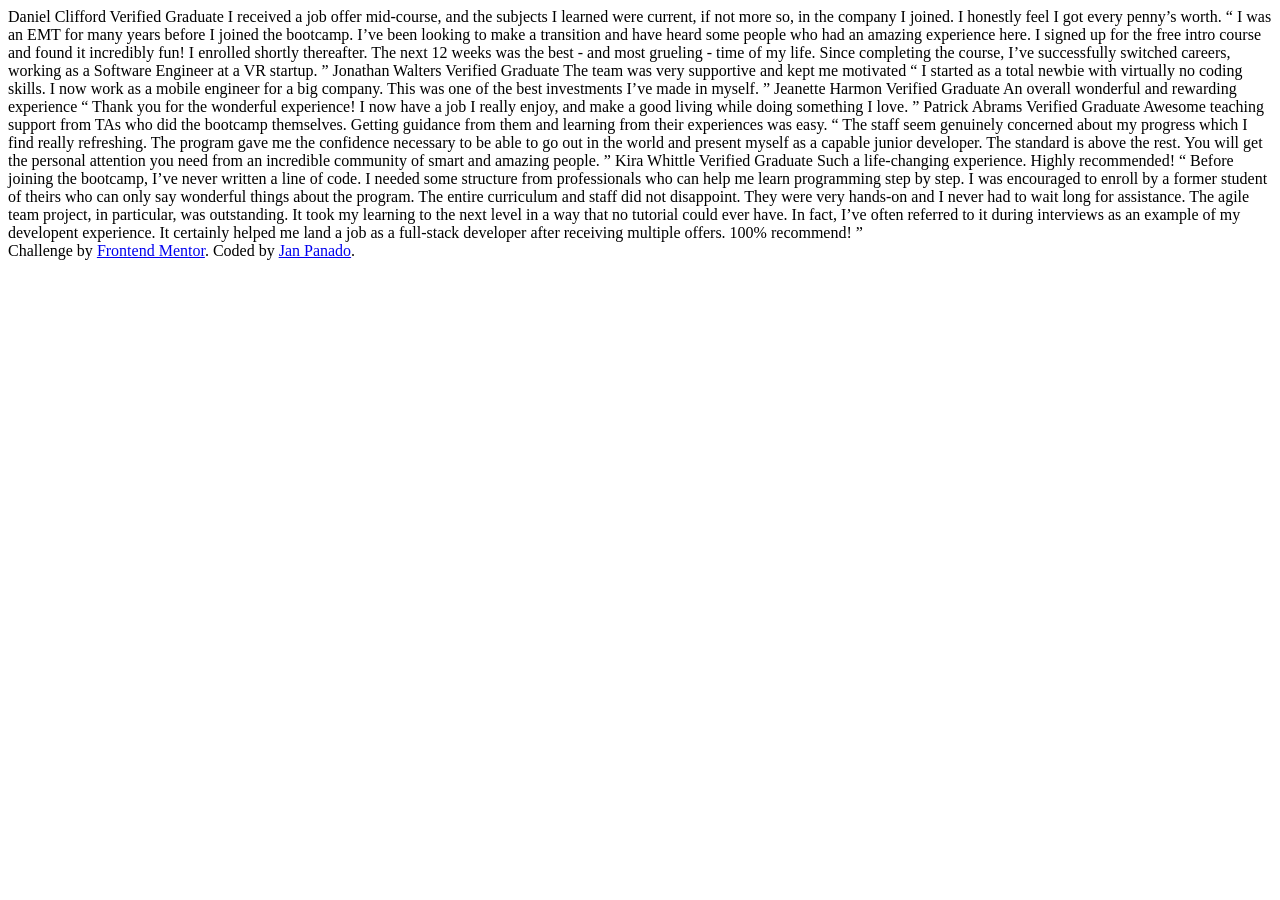
==== source/index.html @ 542ceae1 "initial commit" ====
<!DOCTYPE html>
<html lang="en">
<head>
  <meta charset="UTF-8">
  <meta name="viewport" content="width=device-width, initial-scale=1.0">

  <link rel="icon" type="image/png" sizes="32x32" href="./images/favicon-32x32.png">
  
  <title>Frontend Mentor | [Challenge Name Here]</title>


</head>
<body>
  Daniel Clifford
  Verified Graduate

  I received a job offer mid-course, and the subjects I learned were current, if not more so, 
  in the company I joined. I honestly feel I got every penny’s worth.

  “ I was an EMT for many years before I joined the bootcamp. I’ve been looking to make a 
  transition and have heard some people who had an amazing experience here. I signed up 
  for the free intro course and found it incredibly fun! I enrolled shortly thereafter. 
  The next 12 weeks was the best - and most grueling - time of my life. Since completing 
  the course, I’ve successfully switched careers, working as a Software Engineer at a VR startup. ”

  Jonathan Walters
  Verified Graduate

  The team was very supportive and kept me motivated

  “ I started as a total newbie with virtually no coding skills. I now work as a mobile engineer 
  for a big company. This was one of the best investments I’ve made in myself. ”

  Jeanette Harmon
  Verified Graduate

  An overall wonderful and rewarding experience

  “ Thank you for the wonderful experience! I now have a job I really enjoy, and make a good living 
  while doing something I love. ”

  Patrick Abrams
  Verified Graduate

  Awesome teaching support from TAs who did the bootcamp themselves. Getting guidance from them and 
  learning from their experiences was easy.

  “ The staff seem genuinely concerned about my progress which I find really refreshing. The program 
  gave me the confidence necessary to be able to go out in the world and present myself as a capable 
  junior developer. The standard is above the rest. You will get the personal attention you need from 
  an incredible community of smart and amazing people. ”

  Kira Whittle
  Verified Graduate

  Such a life-changing experience. Highly recommended!

  “ Before joining the bootcamp, I’ve never written a line of code. I needed some structure from 
  professionals who can help me learn programming step by step. I was encouraged to enroll by a former 
  student of theirs who can only say wonderful things about the program. The entire curriculum and staff 
  did not disappoint. They were very hands-on and I never had to wait long for assistance. The agile team 
  project, in particular, was outstanding. It took my learning to the next level in a way that no tutorial 
  could ever have. In fact, I’ve often referred to it during interviews as an example of my developent 
  experience. It certainly helped me land a job as a full-stack developer after receiving multiple offers. 
  100% recommend! ”
  
  <footer class="attribution">
    Challenge by <a href="https://www.frontendmentor.io/challenges/testimonials-grid-section-Nnw6J7Un7" target="_blank">Frontend Mentor</a>. 
    Coded by <a target="_blank" href="https://janpanado.com/">Jan Panado</a>.
  </footer>
</body>
</html>
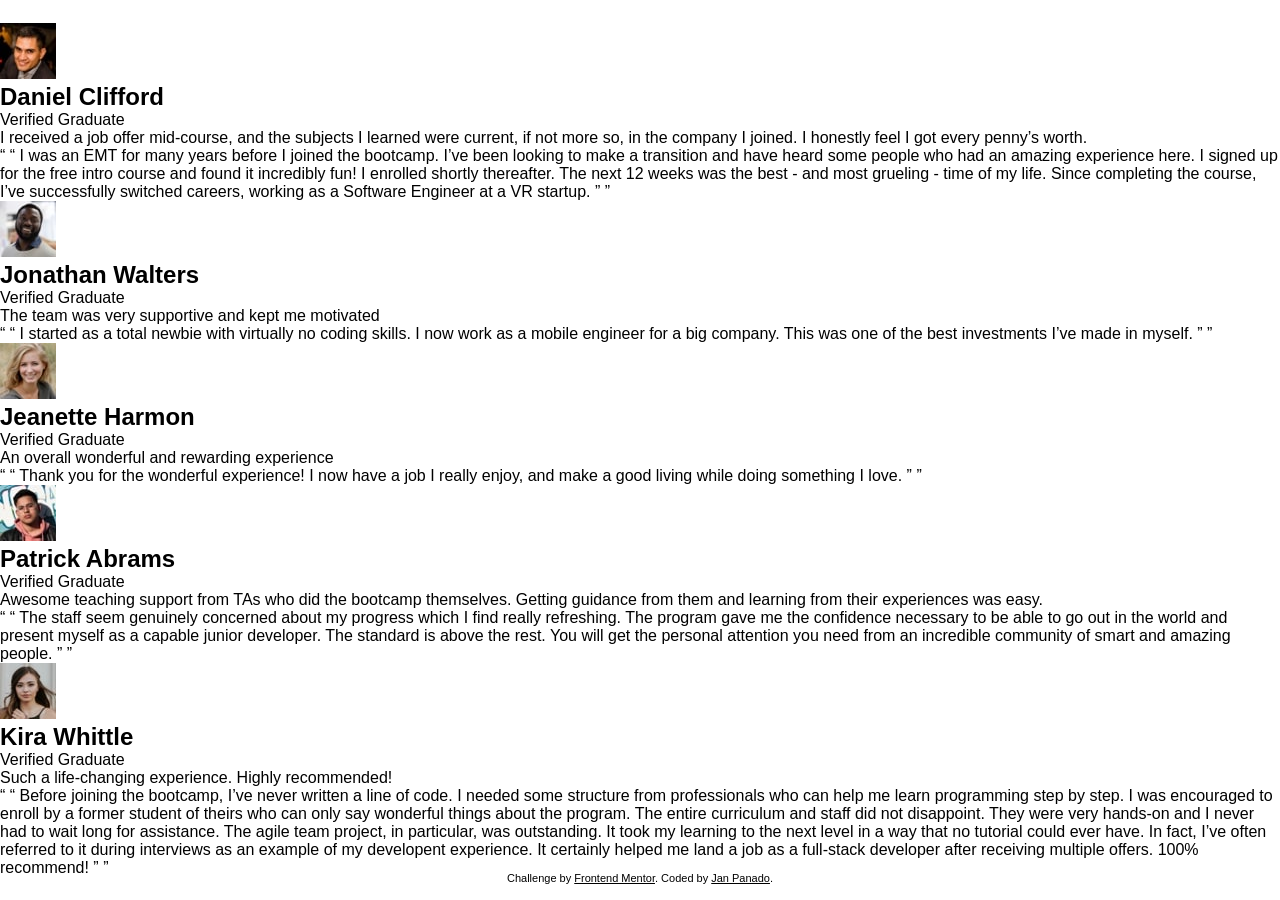
==== commit b8e28a04: "research blockquote and q tags rename figma groups finished html structure" ====
--- a/source/index.html
+++ b/source/index.html
@@ -3,66 +3,150 @@
 <head>
   <meta charset="UTF-8">
   <meta name="viewport" content="width=device-width, initial-scale=1.0">
-
+  
   <link rel="icon" type="image/png" sizes="32x32" href="./images/favicon-32x32.png">
   
-  <title>Frontend Mentor | [Challenge Name Here]</title>
-
-
+  <title>Frontend Mentor | Testimonials Grid Section</title>
+  
+  <link rel="stylesheet" href="./assets/css/styles.css">
+  
 </head>
 <body>
-  Daniel Clifford
-  Verified Graduate
+  
+  <main>
+    
+    <div class="container">
+      
+      <article class="card__1">
+        
+        <div class="card__profile">
 
-  I received a job offer mid-course, and the subjects I learned were current, if not more so, 
-  in the company I joined. I honestly feel I got every penny’s worth.
+          <img src="./assets/images/image-daniel.jpg" alt="Daniel Clifford Profile Picture" class="profile__img">
 
-  “ I was an EMT for many years before I joined the bootcamp. I’ve been looking to make a 
-  transition and have heard some people who had an amazing experience here. I signed up 
-  for the free intro course and found it incredibly fun! I enrolled shortly thereafter. 
-  The next 12 weeks was the best - and most grueling - time of my life. Since completing 
-  the course, I’ve successfully switched careers, working as a Software Engineer at a VR startup. ”
+          <div class="profile__text">
+            <h1 class="profile__title">Daniel Clifford</h1>
+            <p class="profile__description">Verified Graduate</p>
+          </div>
 
-  Jonathan Walters
-  Verified Graduate
+        </div>
+        
+        <blockquote class="card__blockquote">
+          I received a job offer mid-course, and the subjects I learned were current, if not more so,
+          in the company I joined. I honestly feel I got every penny’s worth.
+        </blockquote>
+        
+        <q class="card__quote">
+          “ I was an EMT for many years before I joined the bootcamp. I’ve been looking to make a
+          transition and have heard some people who had an amazing experience here. I signed up
+          for the free intro course and found it incredibly fun! I enrolled shortly thereafter.
+          The next 12 weeks was the best - and most grueling - time of my life. Since completing
+          the course, I’ve successfully switched careers, working as a Software Engineer at a VR startup. ”
+        </q>
+        
+      </article>
+      
+      <article class="card__2">
+        
+        <div class="card__profile">
 
-  The team was very supportive and kept me motivated
+          <img src="./assets/images/image-jonathan.jpg" alt="Jonathan Walters Profile Picture" class="profile__img">
 
-  “ I started as a total newbie with virtually no coding skills. I now work as a mobile engineer 
-  for a big company. This was one of the best investments I’ve made in myself. ”
+          <div class="profile__text">
+            <h1 class="profile__title">Jonathan Walters</h1>
+            <p class="profile__description">Verified Graduate</p>
+          </div>
 
-  Jeanette Harmon
-  Verified Graduate
+        </div>
+        
+        <blockquote class="card__blockquote">The team was very supportive and kept me motivated</blockquote>
+        
+        <q class="card__quote">
+          “ I started as a total newbie with virtually no coding skills. I now work as a mobile engineer
+          for a big company. This was one of the best investments I’ve made in myself. ”
+        </q>
+        
+      </article>
+      
+      <article class="card__3">
+        
+        <div class="card__profile">
 
-  An overall wonderful and rewarding experience
+          <img src="./assets/images/image-jeanette.jpg" alt="Jeanette Harmon Profile Picture" class="profile__img">
 
-  “ Thank you for the wonderful experience! I now have a job I really enjoy, and make a good living 
-  while doing something I love. ”
+          <div class="profile__text">
+            <h1 class="profile__title">Jeanette Harmon</h1>
+            <p class="profile__description">Verified Graduate</p>
+          </div>
 
-  Patrick Abrams
-  Verified Graduate
+        </div>
+        
+        <blockquote class="card__blockquote">An overall wonderful and rewarding experience</blockquote>
+        
+        <q class="card__quote">
+          “ Thank you for the wonderful experience! I now have a job I really enjoy, and make a good living
+          while doing something I love. ”
+        </q>
+        
+      </article>
+      
+      <article class="card__4">
+        
+        <div class="card__profile">
 
-  Awesome teaching support from TAs who did the bootcamp themselves. Getting guidance from them and 
-  learning from their experiences was easy.
+          <img src="./assets/images/image-patrick.jpg" alt="Patrick Abrams Profile Picture" class="profile__img">
 
-  “ The staff seem genuinely concerned about my progress which I find really refreshing. The program 
-  gave me the confidence necessary to be able to go out in the world and present myself as a capable 
-  junior developer. The standard is above the rest. You will get the personal attention you need from 
-  an incredible community of smart and amazing people. ”
+          <div class="profile__text">
+            <h1 class="profile__title">Patrick Abrams</h1>
+            <p class="profile__description">Verified Graduate</p>
+          </div>
 
-  Kira Whittle
-  Verified Graduate
+        </div>
+        
+        <blockquote class="card__blockquote">
+          Awesome teaching support from TAs who did the bootcamp themselves. Getting guidance from them and
+          learning from their experiences was easy.
+        </blockquote>
+        
+        <q class="card__quote">
+          “ The staff seem genuinely concerned about my progress which I find really refreshing. The program
+          gave me the confidence necessary to be able to go out in the world and present myself as a capable
+          junior developer. The standard is above the rest. You will get the personal attention you need from
+          an incredible community of smart and amazing people. ”
+        </q>
+        
+      </article>
+      
+      <article class="card__5">
+        
+        <div class="card__profile">
 
-  Such a life-changing experience. Highly recommended!
+          <img src="./assets/images/image-kira.jpg" alt="Kira Whittle Profile Picture" class="profile__img">
 
-  “ Before joining the bootcamp, I’ve never written a line of code. I needed some structure from 
-  professionals who can help me learn programming step by step. I was encouraged to enroll by a former 
-  student of theirs who can only say wonderful things about the program. The entire curriculum and staff 
-  did not disappoint. They were very hands-on and I never had to wait long for assistance. The agile team 
-  project, in particular, was outstanding. It took my learning to the next level in a way that no tutorial 
-  could ever have. In fact, I’ve often referred to it during interviews as an example of my developent 
-  experience. It certainly helped me land a job as a full-stack developer after receiving multiple offers. 
-  100% recommend! ”
+          <div class="profile__text">
+            <h1 class="profile__title">Kira Whittle</h1>
+            <p class="profile__description">Verified Graduate</p>
+          </div>
+          
+        </div>
+        
+        <blockquote class="card__blockquote">Such a life-changing experience. Highly recommended!</blockquote>
+        
+        <q class="card__quote">
+          “ Before joining the bootcamp, I’ve never written a line of code. I needed some structure from
+          professionals who can help me learn programming step by step. I was encouraged to enroll by a former
+          student of theirs who can only say wonderful things about the program. The entire curriculum and staff
+          did not disappoint. They were very hands-on and I never had to wait long for assistance. The agile team
+          project, in particular, was outstanding. It took my learning to the next level in a way that no tutorial
+          could ever have. In fact, I’ve often referred to it during interviews as an example of my developent
+          experience. It certainly helped me land a job as a full-stack developer after receiving multiple offers.
+          100% recommend! ”
+        </q>
+        
+      </article>
+      
+    </div>
+    
+  </main>
   
   <footer class="attribution">
     Challenge by <a href="https://www.frontendmentor.io/challenges/testimonials-grid-section-Nnw6J7Un7" target="_blank">Frontend Mentor</a>. 
--- a/source/assets/css/styles.css
+++ b/source/assets/css/styles.css
@@ -0,0 +1,108 @@
+/* 
+## Colors
+
+### Primary
+
+
+### Neutral
+
+
+Note for text colors:
+
+1. "Verified Graduate" has the same color as the person's name with 50% opacity
+2. Review paragraphs inside the quotations have the same color as well, but are at 70% opacity
+
+## Typography
+
+### Body Copy
+
+- Font size: 13px
+
+### Font
+
+- Family: [Barlow Semi Condensed](https://fonts.google.com/specimen/Barlow+Semi+Condensed)
+- Weights: 500, 600
+ */
+/* #region Defaults */
+html {
+  box-sizing: border-box;
+  scroll-behavior: smooth;
+  height: 100%;
+  width: 100%;
+  --moderate-violet: hsl(263, 55%, 52%);
+  --very-dark-grayish-blue: hsl(217, 19%, 35%);
+  --very-dark-blackish-blue: hsl(219, 29%, 14%);
+  --white: hsl(0, 0%, 100%);
+  --light-gray: hsl(0, 0%, 81%);
+  --light-grayish-blue: hsl(210, 46%, 95%);
+  --ff-head: "Fraunces", serif;
+  --ff-body: "Montserrat", sans-serif;
+  --fz-1: calc(32 / 16 * 1rem);
+  --fz-2: calc(14 / 16 * 1rem);
+  --fz-3: calc(12 / 16 * 1rem);
+  --s-500: calc(40 / 16 * 1rem);
+  --s-300: calc(24 / 16 * 1rem);
+  --s-200: calc(16 / 16 * 1rem);
+  --s-150: calc(12 / 16 * 1rem);
+  --s-100: calc(8 / 16 * 1rem);
+  --s-50: calc(4 / 16 * 1rem);
+}
+
+*, *::before, *::after {
+  box-sizing: inherit;
+}
+
+:not(ul, ol, li) {
+  margin: 0;
+}
+
+body {
+  width: inherit;
+  height: inherit;
+  font-optical-sizing: auto;
+  font-family: var(--ff-body);
+  background-color: var(--cream);
+}
+
+.attribution {
+  position: fixed;
+  left: 0;
+  right: 0;
+  bottom: 1rem;
+  font-size: 0.6875rem;
+  text-align: center;
+  color: var(--aurometal-saurus);
+}
+
+.attribution a {
+  transition: 0.4s;
+  color: var(--gunmetal);
+}
+
+.attribution a:hover,
+.attribution a:visited {
+  color: var(--deep-aquamarine);
+  text-decoration: none;
+}
+
+/* #endregion Defaults */
+/* #region Reusable CSS */
+.grid {
+  display: grid;
+}
+
+/* #endregion Reusable CSS */
+/* #region Mobile 375px */
+main {
+  width: inherit;
+  height: inherit;
+  display: grid;
+  place-content: center;
+}
+
+/* #endregion Mobile 375px */
+/* #region Extra Small 320px */
+/* #endregion Extra Small 320px */
+/* #region Desktop 768px */
+/* Desktop Active */
+/* #endregion Desktop 768px */
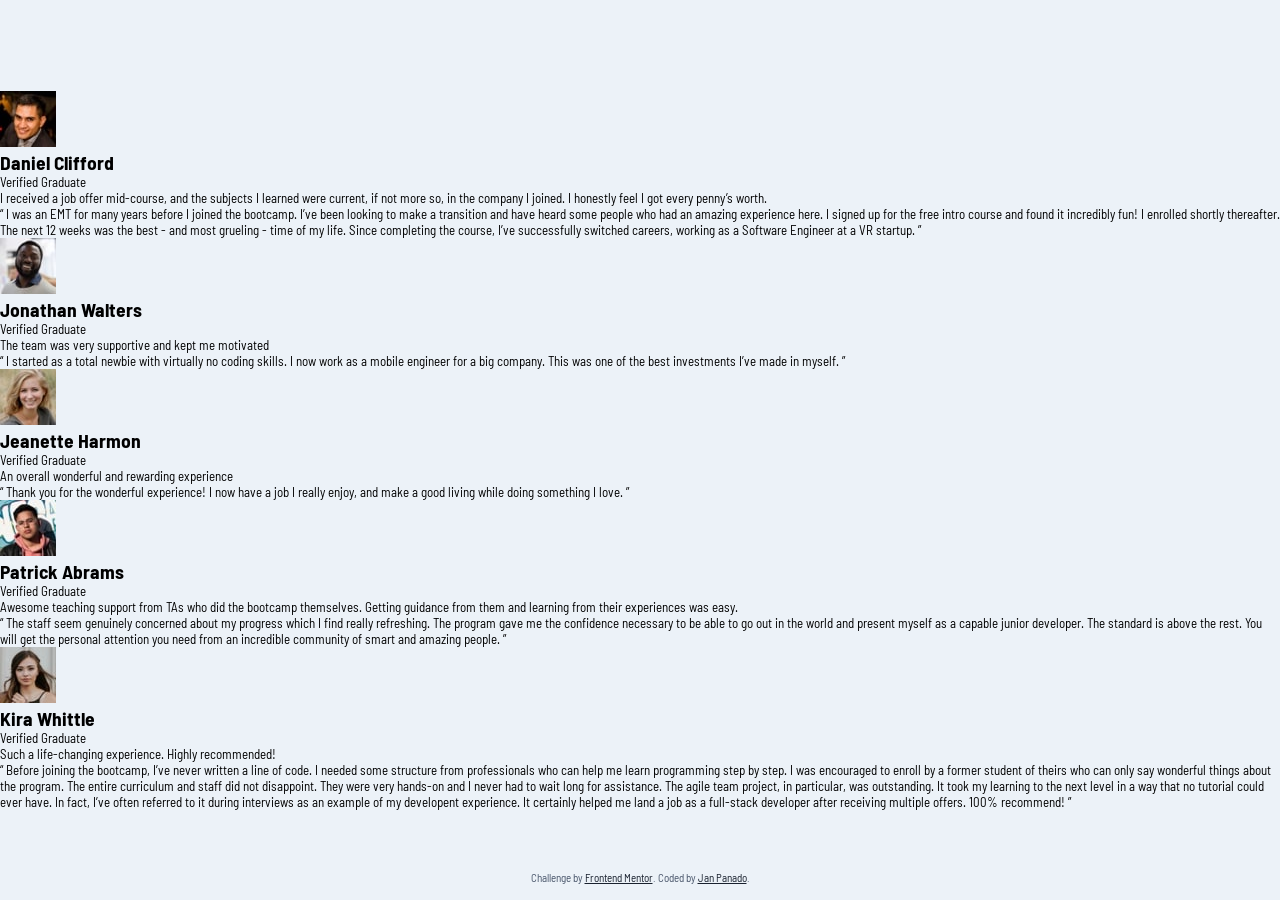
==== commit 4e43f46e: "remove extra quotes connect google fonts initialized scss base" ====
--- a/source/index.html
+++ b/source/index.html
@@ -7,6 +7,10 @@
   <link rel="icon" type="image/png" sizes="32x32" href="./images/favicon-32x32.png">
   
   <title>Frontend Mentor | Testimonials Grid Section</title>
+  
+  <link rel="preconnect" href="https://fonts.googleapis.com">
+  <link rel="preconnect" href="https://fonts.gstatic.com" crossorigin>
+  <link href="https://fonts.googleapis.com/css2?family=Barlow+Semi+Condensed:wght@500;600&display=swap" rel="stylesheet">
   
   <link rel="stylesheet" href="./assets/css/styles.css">
   
@@ -36,11 +40,11 @@
         </blockquote>
         
         <q class="card__quote">
-          “ I was an EMT for many years before I joined the bootcamp. I’ve been looking to make a
+          I was an EMT for many years before I joined the bootcamp. I’ve been looking to make a
           transition and have heard some people who had an amazing experience here. I signed up
           for the free intro course and found it incredibly fun! I enrolled shortly thereafter.
           The next 12 weeks was the best - and most grueling - time of my life. Since completing
-          the course, I’ve successfully switched careers, working as a Software Engineer at a VR startup. ”
+          the course, I’ve successfully switched careers, working as a Software Engineer at a VR startup.
         </q>
         
       </article>
@@ -61,8 +65,8 @@
         <blockquote class="card__blockquote">The team was very supportive and kept me motivated</blockquote>
         
         <q class="card__quote">
-          “ I started as a total newbie with virtually no coding skills. I now work as a mobile engineer
-          for a big company. This was one of the best investments I’ve made in myself. ”
+          I started as a total newbie with virtually no coding skills. I now work as a mobile engineer
+          for a big company. This was one of the best investments I’ve made in myself.
         </q>
         
       </article>
@@ -83,8 +87,8 @@
         <blockquote class="card__blockquote">An overall wonderful and rewarding experience</blockquote>
         
         <q class="card__quote">
-          “ Thank you for the wonderful experience! I now have a job I really enjoy, and make a good living
-          while doing something I love. ”
+          Thank you for the wonderful experience! I now have a job I really enjoy, and make a good living
+          while doing something I love.
         </q>
         
       </article>
@@ -108,10 +112,10 @@
         </blockquote>
         
         <q class="card__quote">
-          “ The staff seem genuinely concerned about my progress which I find really refreshing. The program
+          The staff seem genuinely concerned about my progress which I find really refreshing. The program
           gave me the confidence necessary to be able to go out in the world and present myself as a capable
           junior developer. The standard is above the rest. You will get the personal attention you need from
-          an incredible community of smart and amazing people. ”
+          an incredible community of smart and amazing people.
         </q>
         
       </article>
@@ -132,14 +136,14 @@
         <blockquote class="card__blockquote">Such a life-changing experience. Highly recommended!</blockquote>
         
         <q class="card__quote">
-          “ Before joining the bootcamp, I’ve never written a line of code. I needed some structure from
+          Before joining the bootcamp, I’ve never written a line of code. I needed some structure from
           professionals who can help me learn programming step by step. I was encouraged to enroll by a former
           student of theirs who can only say wonderful things about the program. The entire curriculum and staff
           did not disappoint. They were very hands-on and I never had to wait long for assistance. The agile team
           project, in particular, was outstanding. It took my learning to the next level in a way that no tutorial
           could ever have. In fact, I’ve often referred to it during interviews as an example of my developent
           experience. It certainly helped me land a job as a full-stack developer after receiving multiple offers.
-          100% recommend! ”
+          100% recommend!
         </q>
         
       </article>
--- a/source/assets/css/styles.css
+++ b/source/assets/css/styles.css
@@ -1,27 +1,6 @@
 /* 
-## Colors
-
-### Primary
-
-
-### Neutral
-
-
-Note for text colors:
-
-1. "Verified Graduate" has the same color as the person's name with 50% opacity
-2. Review paragraphs inside the quotations have the same color as well, but are at 70% opacity
-
-## Typography
-
-### Body Copy
-
-- Font size: 13px
-
-### Font
-
-- Family: [Barlow Semi Condensed](https://fonts.google.com/specimen/Barlow+Semi+Condensed)
-- Weights: 500, 600
+1. .profile__description same color as .profile__title opacity: .5;
+2. .card__quote same color as well, but opacity: .7;
  */
 /* #region Defaults */
 html {
@@ -35,11 +14,12 @@
   --white: hsl(0, 0%, 100%);
   --light-gray: hsl(0, 0%, 81%);
   --light-grayish-blue: hsl(210, 46%, 95%);
-  --ff-head: "Fraunces", serif;
-  --ff-body: "Montserrat", sans-serif;
-  --fz-1: calc(32 / 16 * 1rem);
-  --fz-2: calc(14 / 16 * 1rem);
-  --fz-3: calc(12 / 16 * 1rem);
+  --ff-body: "Barlow Semi Condensed", sans-serif;
+  --fz-head: calc(20 / 16 * 1rem);
+  --fz-body: calc(13 / 16 * 1rem);
+  --fz-sub: calc(11 / 16 * 1rem);
+  --fw-medium: 500;
+  --fw-semi-bold: 600;
   --s-500: calc(40 / 16 * 1rem);
   --s-300: calc(24 / 16 * 1rem);
   --s-200: calc(16 / 16 * 1rem);
@@ -61,7 +41,8 @@
   height: inherit;
   font-optical-sizing: auto;
   font-family: var(--ff-body);
-  background-color: var(--cream);
+  font-size: var(--fz-body);
+  background-color: var(--light-grayish-blue);
 }
 
 .attribution {
@@ -71,17 +52,17 @@
   bottom: 1rem;
   font-size: 0.6875rem;
   text-align: center;
-  color: var(--aurometal-saurus);
+  color: var(--very-dark-grayish-blue);
 }
 
 .attribution a {
   transition: 0.4s;
-  color: var(--gunmetal);
+  color: var(--very-dark-blackish-blue);
 }
 
 .attribution a:hover,
 .attribution a:visited {
-  color: var(--deep-aquamarine);
+  color: var(--moderate-violet);
   text-decoration: none;
 }
 
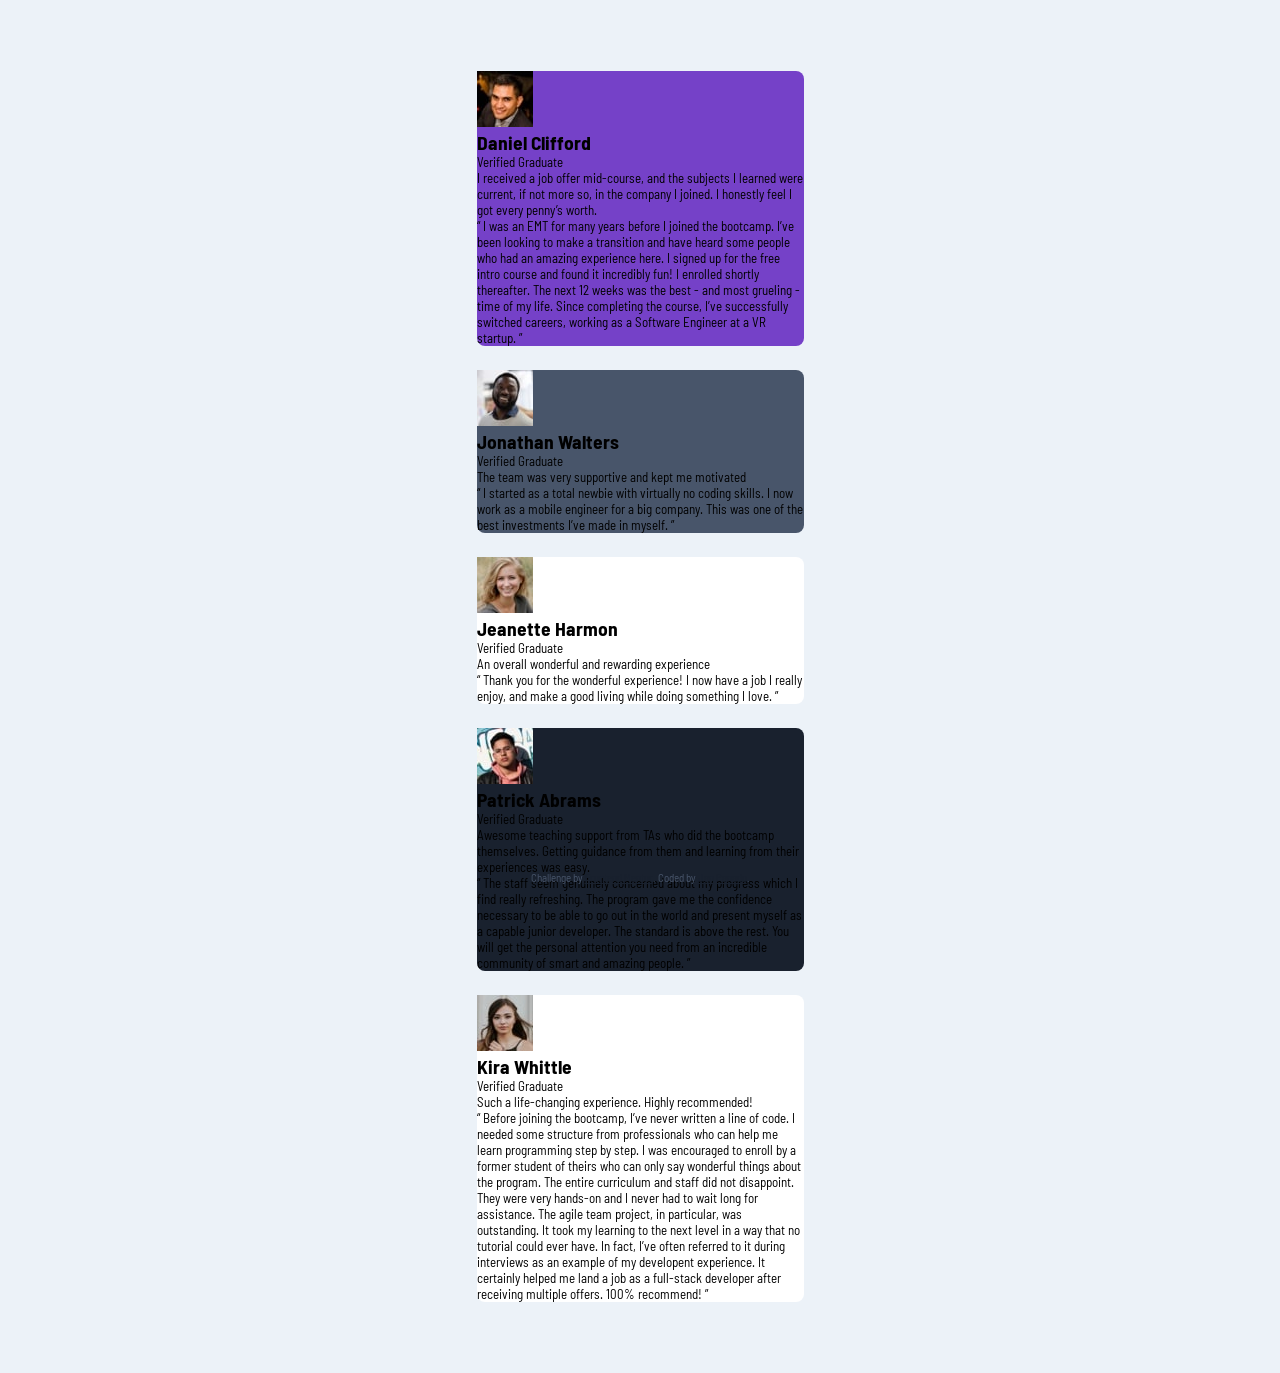
==== commit 6ea1a41b: "- updated html classes - started scss selectors" ====
--- a/source/index.html
+++ b/source/index.html
@@ -19,9 +19,9 @@
   
   <main>
     
-    <div class="container">
+    <div class="container grid">
       
-      <article class="card__1">
+      <article class="card__1 card grid">
         
         <div class="card__profile">
 
@@ -49,7 +49,7 @@
         
       </article>
       
-      <article class="card__2">
+      <article class="card__2 card grid">
         
         <div class="card__profile">
 
@@ -71,7 +71,7 @@
         
       </article>
       
-      <article class="card__3">
+      <article class="card__3 card grid">
         
         <div class="card__profile">
 
@@ -93,7 +93,7 @@
         
       </article>
       
-      <article class="card__4">
+      <article class="card__4 card grid">
         
         <div class="card__profile">
 
@@ -120,7 +120,7 @@
         
       </article>
       
-      <article class="card__5">
+      <article class="card__5 card grid">
         
         <div class="card__profile">
 
--- a/source/assets/css/styles.css
+++ b/source/assets/css/styles.css
@@ -76,9 +76,43 @@
 /* #region Mobile 375px */
 main {
   width: inherit;
-  height: inherit;
+  height: auto;
   display: grid;
   place-content: center;
+}
+
+.container {
+  padding-block: 4.4375rem;
+  padding-inline: var(--s-300);
+  row-gap: var(--s-300);
+}
+
+.card {
+  width: 20.4375rem;
+  border-radius: var(--s-100);
+}
+
+.card__1 {
+  background-color: var(--moderate-violet);
+  background-image: url(../assets/images/bg-pattern-quotation.svg);
+  background-position: top right;
+  background-size: 104px 102px;
+}
+
+.card__2 {
+  background-color: var(--very-dark-grayish-blue);
+}
+
+.card__3 {
+  background-color: var(--white);
+}
+
+.card__4 {
+  background-color: var(--very-dark-blackish-blue);
+}
+
+.card__5 {
+  background-color: var(--white);
 }
 
 /* #endregion Mobile 375px */
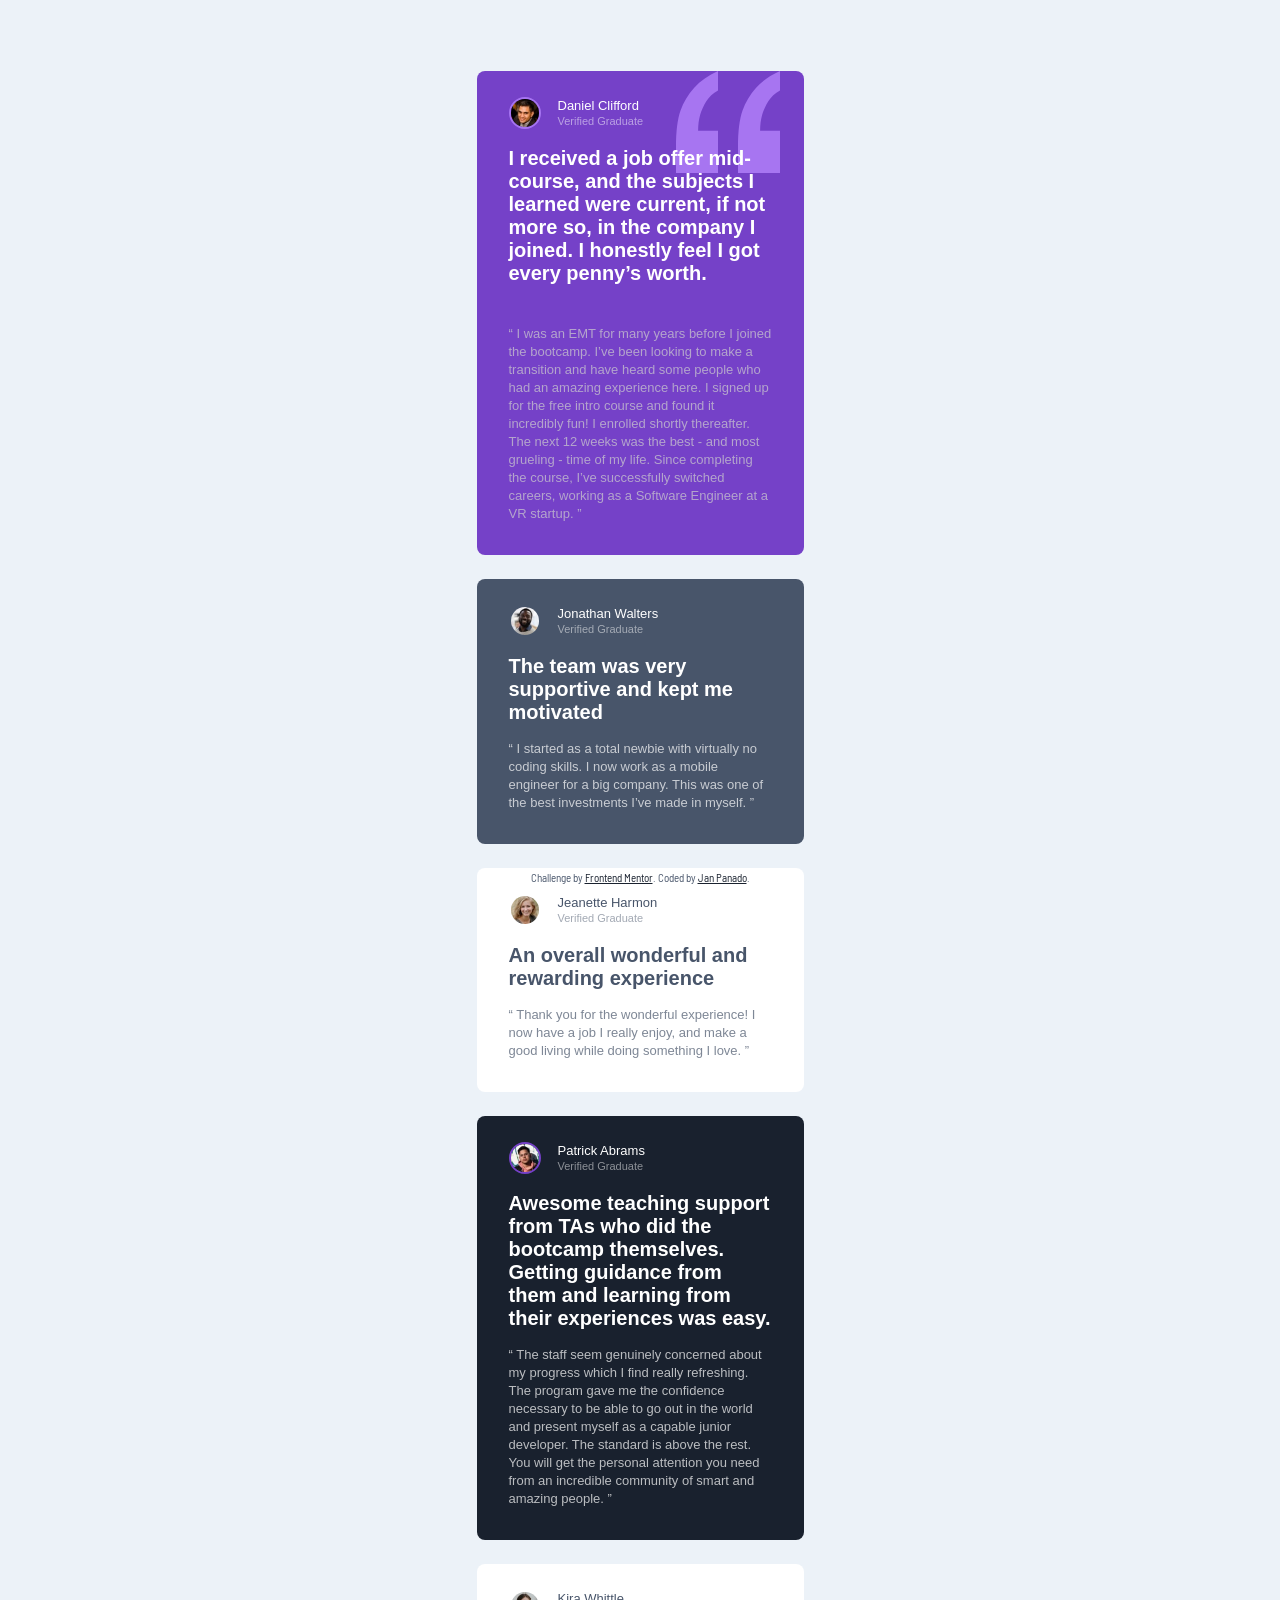
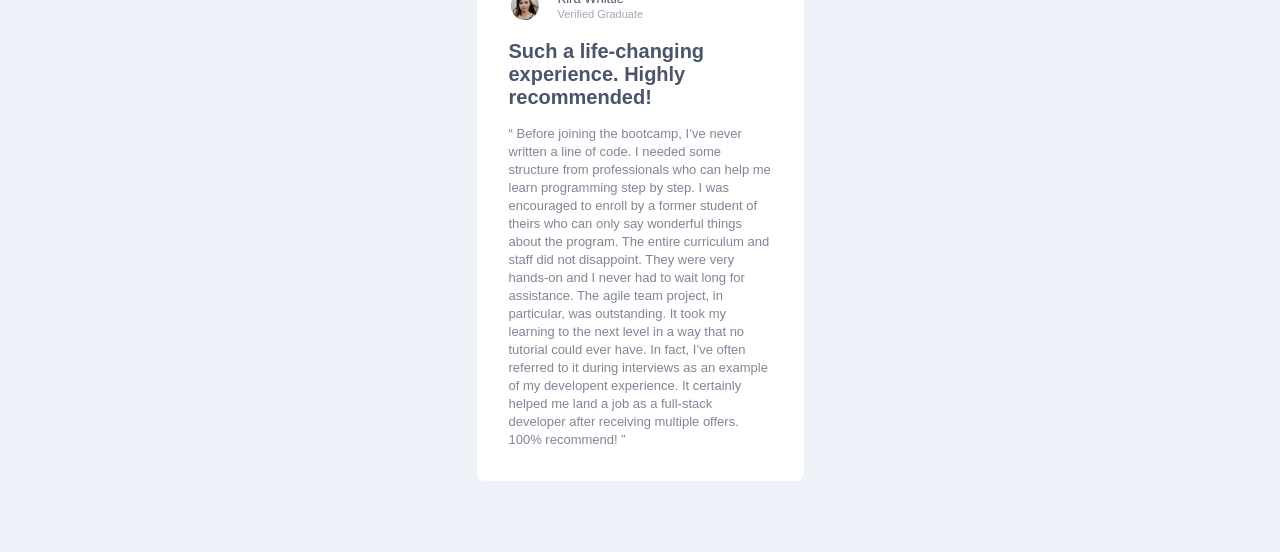
==== commit 62d51042: "finished rough mobile 375px" ====
--- a/source/index.html
+++ b/source/index.html
@@ -22,6 +22,10 @@
     <div class="container grid">
       
       <article class="card__1 card grid">
+
+        <svg width="104" height="102" xmlns="http://www.w3.org/2000/svg">
+          <path d="M104 102V59.727H84.114c0-5.871.689-11.182 2.068-15.933 1.379-4.75 3.42-9.287 6.125-13.61C95.01 25.86 98.909 22.257 104 19.375V0c-9.758 4.27-17.712 9.874-23.864 16.813-6.151 6.939-10.712 14.545-13.681 22.818C63.485 47.904 62 59.941 62 75.74V102h42zm-62 0V59.727H22.114c0-5.871.689-11.182 2.068-15.933 1.379-4.75 3.42-9.287 6.125-13.61C33.01 25.86 36.909 22.257 42 19.375V0c-9.652 4.27-17.58 9.874-23.784 16.813C12.01 23.752 7.424 31.358 4.455 39.631 1.485 47.904 0 59.941 0 75.74V102h42z" fill="#A775F1" fill-rule="nonzero"/>
+        </svg>
         
         <div class="card__profile">
 
@@ -46,7 +50,7 @@
           The next 12 weeks was the best - and most grueling - time of my life. Since completing
           the course, I’ve successfully switched careers, working as a Software Engineer at a VR startup.
         </q>
-        
+      
       </article>
       
       <article class="card__2 card grid">
--- a/source/assets/css/styles.css
+++ b/source/assets/css/styles.css
@@ -1,7 +1,3 @@
-/* 
-1. .profile__description same color as .profile__title opacity: .5;
-2. .card__quote same color as well, but opacity: .7;
- */
 /* #region Defaults */
 html {
   box-sizing: border-box;
@@ -46,7 +42,7 @@
 }
 
 .attribution {
-  position: fixed;
+  position: static;
   left: 0;
   right: 0;
   bottom: 1rem;
@@ -90,34 +86,102 @@
 .card {
   width: 20.4375rem;
   border-radius: var(--s-100);
+  padding: 1.625rem 2rem 2rem 2rem;
+}
+
+.card__profile {
+  display: flex;
+  align-items: center;
+  column-gap: 1.0625rem;
+  margin-block-end: 1.125rem;
+}
+
+.profile__img {
+  box-sizing: content-box;
+  width: 1.75rem;
+  height: 1.75rem;
+  border: 2px solid transparent;
+  border-radius: 100vmax;
+}
+
+.profile__text {
+  display: grid;
+  row-gap: 0.25rem;
+}
+
+.profile__title {
+  font-size: var(--fz-body);
+  font-weight: var(--fw-medium);
+  line-height: 1em;
+}
+
+.profile__description {
+  font-size: var(--fz-sub);
+  font-weight: var(--fw-medium);
+  line-height: 1em;
+  opacity: 50%;
+}
+
+.card__blockquote {
+  margin-block-end: 1rem;
+  font-size: var(--fz-head);
+  font-weight: var(--fw-semi-bold);
+  line-height: auto;
+}
+
+.card__quote {
+  font-weight: var(--fw-medium);
+  line-height: 1.3846153846em;
+  opacity: 70%;
 }
 
 .card__1 {
   background-color: var(--moderate-violet);
-  background-image: url(../assets/images/bg-pattern-quotation.svg);
-  background-position: top right;
-  background-size: 104px 102px;
+  color: var(--white);
+  position: relative;
+}
+.card__1 > svg {
+  position: absolute;
+  right: 1.5rem;
+}
+.card__1 .card__blockquote {
+  margin-block-end: 2.5rem;
+  z-index: 1;
+}
+.card__1 .card__quote {
+  color: #cfcfcf;
+}
+.card__1 .profile__img {
+  border-color: hsl(264, 82%, 70%);
 }
 
 .card__2 {
   background-color: var(--very-dark-grayish-blue);
+  color: var(--white);
 }
 
-.card__3 {
+.card__3,
+.card__5 {
   background-color: var(--white);
+  color: var(--very-dark-grayish-blue);
 }
 
 .card__4 {
   background-color: var(--very-dark-blackish-blue);
+  color: var(--white);
 }
-
-.card__5 {
-  background-color: var(--white);
+.card__4 .profile__img {
+  border-color: hsl(263, 55%, 52%);
 }
 
 /* #endregion Mobile 375px */
 /* #region Extra Small 320px */
 /* #endregion Extra Small 320px */
 /* #region Desktop 768px */
+@media only screen and (min-width: 48em) {
+  .attribution {
+    position: fixed;
+  }
+}
 /* Desktop Active */
 /* #endregion Desktop 768px */
